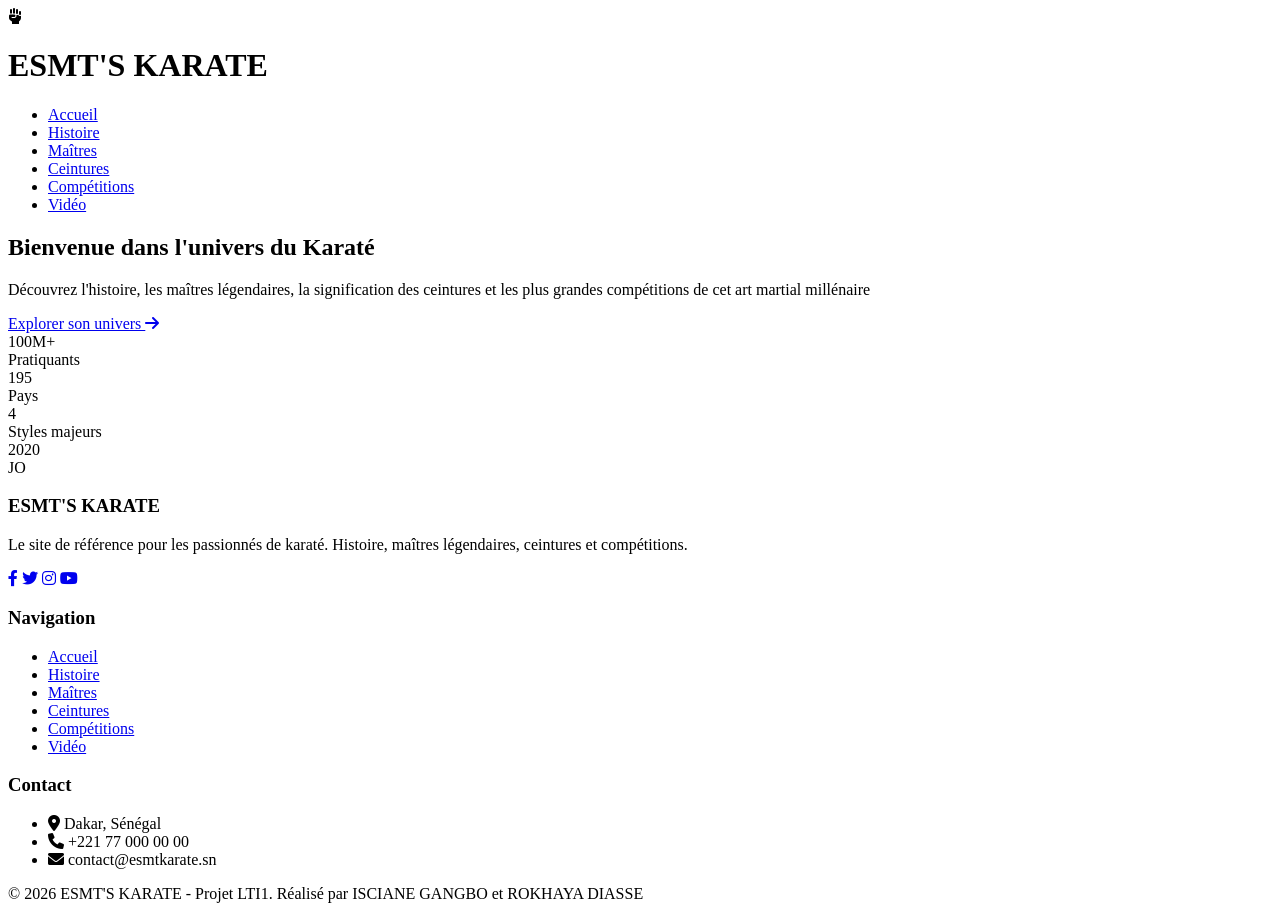
==== index.html @ 3502dfe8 "DIASSE_ROKHAYA_GANGBO_ISCIANE.github.io" ====
<!DOCTYPE html>
<html lang="fr">
<head>
    <meta charset="UTF-8">
    <meta name="viewport" content="width=device-width, initial-scale=1.0">
    <title>ESMT'S KARATE - Accueil</title>
    <link rel="stylesheet" href="index.css">
    <link rel="stylesheet" href="https://cdnjs.cloudflare.com/ajax/libs/font-awesome/6.0.0-beta3/css/all.min.css">
</head>
<body>
    <header>
        <div class="logo">
            <i class="fas fa-fist-raised"></i>
            <h1>ESMT'S <span>KARATE</span></h1>
        </div>
        <nav>
            <ul>
                <li><a href="index.html" class="active">Accueil</a></li>
                <li><a href="histoire.html">Histoire</a></li>
                <li><a href="maîtres.html">Maîtres</a></li>
                <li><a href="ceintures.html">Ceintures</a></li>
                <li><a href="competitions.html">Compétitions</a></li>
                <li><a href="video.html">Vidéo</a></li>
            </ul>
        </nav>
    </header>

    <section class="hero" id="accueil">
        <div class="hero-content">
            <h2>Bienvenue dans l'univers du <span>Karaté</span></h2>
            <p>Découvrez l'histoire, les maîtres légendaires, la signification des ceintures et les plus grandes compétitions de cet art martial millénaire</p>
            <a href="histoire.html" class="btn">Explorer son univers <i class="fas fa-arrow-right"></i></a>
        </div>
    </section>

    <section class="stats">
        <div class="stat-item">
            <div class="stat-number">100M+</div>
            <div class="stat-label">Pratiquants</div>
        </div>
        <div class="stat-item">
            <div class="stat-number">195</div>
            <div class="stat-label">Pays</div>
        </div>
        <div class="stat-item">
            <div class="stat-number">4</div>
            <div class="stat-label">Styles majeurs</div>
        </div>
        <div class="stat-item">
            <div class="stat-number">2020</div>
            <div class="stat-label">JO</div>
        </div>
    </section>

    <footer>
        <div class="footer-content">
            <div class="footer-section">
                <h3>ESMT'S KARATE</h3>
                <p>Le site de référence pour les passionnés de karaté. Histoire, maîtres légendaires, ceintures et compétitions.</p>
                <div class="social-links">
                    <a href="#"><i class="fab fa-facebook-f"></i></a>
                    <a href="#"><i class="fab fa-twitter"></i></a>
                    <a href="#"><i class="fab fa-instagram"></i></a>
                    <a href="#"><i class="fab fa-youtube"></i></a>
                </div>
            </div>
            <div class="footer-section">
                <h3>Navigation</h3>
                <ul>
                    <li><a href="index.html">Accueil</a></li>
                    <li><a href="histoire.html">Histoire</a></li>
                    <li><a href="maîtres.html">Maîtres</a></li>
                    <li><a href="ceintures.html">Ceintures</a></li>
                    <li><a href="competitions.html">Compétitions</a></li>
                    <li><a href="video.html">Vidéo</a></li>
                </ul>
            </div>
            <div class="footer-section">
                <h3>Contact</h3>
                <ul>
                    <li><i class="fas fa-map-marker-alt"></i> Dakar, Sénégal</li>
                    <li><i class="fas fa-phone"></i> +221 77 000 00 00</li>
                    <li><i class="fas fa-envelope"></i> contact@esmtkarate.sn</li>
                </ul>
            </div>
        </div>
        <div class="footer-bottom">
            <p>© 2026 ESMT'S KARATE - Projet LTI1. Réalisé par ISCIANE GANGBO et ROKHAYA DIASSE</p>
        </div>
    </footer>
</body>
</html>
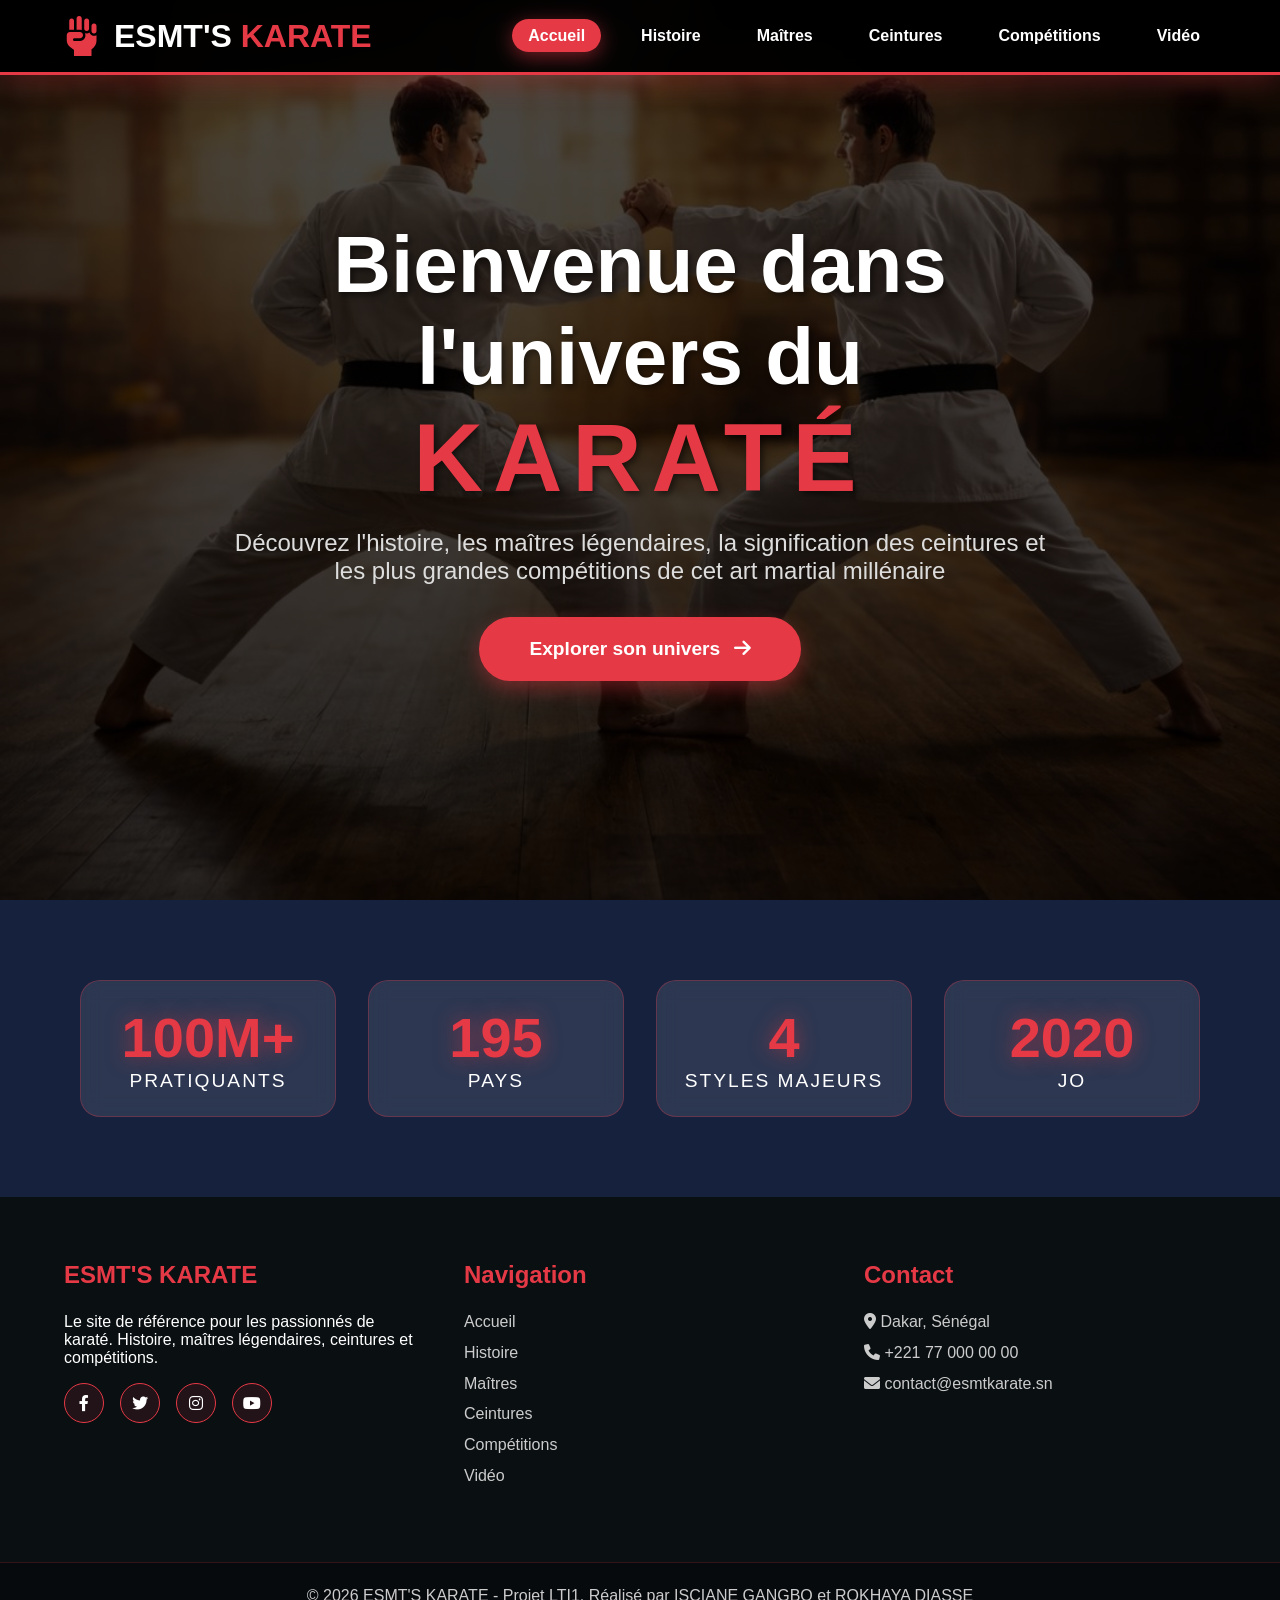
==== commit 9206eab4: "Add files via upload" ====
--- a/index.html
+++ b/index.html
@@ -1,92 +1,92 @@
-<!DOCTYPE html>
-<html lang="fr">
-<head>
-    <meta charset="UTF-8">
-    <meta name="viewport" content="width=device-width, initial-scale=1.0">
-    <title>ESMT'S KARATE - Accueil</title>
-    <link rel="stylesheet" href="index.css">
-    <link rel="stylesheet" href="https://cdnjs.cloudflare.com/ajax/libs/font-awesome/6.0.0-beta3/css/all.min.css">
-</head>
-<body>
-    <header>
-        <div class="logo">
-            <i class="fas fa-fist-raised"></i>
-            <h1>ESMT'S <span>KARATE</span></h1>
-        </div>
-        <nav>
-            <ul>
-                <li><a href="index.html" class="active">Accueil</a></li>
-                <li><a href="histoire.html">Histoire</a></li>
-                <li><a href="maîtres.html">Maîtres</a></li>
-                <li><a href="ceintures.html">Ceintures</a></li>
-                <li><a href="competitions.html">Compétitions</a></li>
-                <li><a href="video.html">Vidéo</a></li>
-            </ul>
-        </nav>
-    </header>
-
-    <section class="hero" id="accueil">
-        <div class="hero-content">
-            <h2>Bienvenue dans l'univers du <span>Karaté</span></h2>
-            <p>Découvrez l'histoire, les maîtres légendaires, la signification des ceintures et les plus grandes compétitions de cet art martial millénaire</p>
-            <a href="histoire.html" class="btn">Explorer son univers <i class="fas fa-arrow-right"></i></a>
-        </div>
-    </section>
-
-    <section class="stats">
-        <div class="stat-item">
-            <div class="stat-number">100M+</div>
-            <div class="stat-label">Pratiquants</div>
-        </div>
-        <div class="stat-item">
-            <div class="stat-number">195</div>
-            <div class="stat-label">Pays</div>
-        </div>
-        <div class="stat-item">
-            <div class="stat-number">4</div>
-            <div class="stat-label">Styles majeurs</div>
-        </div>
-        <div class="stat-item">
-            <div class="stat-number">2020</div>
-            <div class="stat-label">JO</div>
-        </div>
-    </section>
-
-    <footer>
-        <div class="footer-content">
-            <div class="footer-section">
-                <h3>ESMT'S KARATE</h3>
-                <p>Le site de référence pour les passionnés de karaté. Histoire, maîtres légendaires, ceintures et compétitions.</p>
-                <div class="social-links">
-                    <a href="#"><i class="fab fa-facebook-f"></i></a>
-                    <a href="#"><i class="fab fa-twitter"></i></a>
-                    <a href="#"><i class="fab fa-instagram"></i></a>
-                    <a href="#"><i class="fab fa-youtube"></i></a>
-                </div>
-            </div>
-            <div class="footer-section">
-                <h3>Navigation</h3>
-                <ul>
-                    <li><a href="index.html">Accueil</a></li>
-                    <li><a href="histoire.html">Histoire</a></li>
-                    <li><a href="maîtres.html">Maîtres</a></li>
-                    <li><a href="ceintures.html">Ceintures</a></li>
-                    <li><a href="competitions.html">Compétitions</a></li>
-                    <li><a href="video.html">Vidéo</a></li>
-                </ul>
-            </div>
-            <div class="footer-section">
-                <h3>Contact</h3>
-                <ul>
-                    <li><i class="fas fa-map-marker-alt"></i> Dakar, Sénégal</li>
-                    <li><i class="fas fa-phone"></i> +221 77 000 00 00</li>
-                    <li><i class="fas fa-envelope"></i> contact@esmtkarate.sn</li>
-                </ul>
-            </div>
-        </div>
-        <div class="footer-bottom">
-            <p>© 2026 ESMT'S KARATE - Projet LTI1. Réalisé par ISCIANE GANGBO et ROKHAYA DIASSE</p>
-        </div>
-    </footer>
-</body>
-</html>
+<!DOCTYPE html>
+<html lang="fr">
+<head>
+    <meta charset="UTF-8">
+    <meta name="viewport" content="width=device-width, initial-scale=1.0">
+    <title>ESMT'S KARATE - Accueil</title>
+    <link rel="stylesheet" href="index.css">
+    <link rel="stylesheet" href="https://cdnjs.cloudflare.com/ajax/libs/font-awesome/6.0.0-beta3/css/all.min.css">
+</head>
+<body>
+    <header>
+        <div class="logo">
+            <i class="fas fa-fist-raised"></i>
+            <h1>ESMT'S <span>KARATE</span></h1>
+        </div>
+        <nav>
+            <ul>
+                <li><a href="index.html" class="active">Accueil</a></li>
+                <li><a href="histoire.html">Histoire</a></li>
+                <li><a href="maîtres.html">Maîtres</a></li>
+                <li><a href="ceintures.html">Ceintures</a></li>
+                <li><a href="competitions.html">Compétitions</a></li>
+                <li><a href="video.html">Vidéo</a></li>
+            </ul>
+        </nav>
+    </header>
+
+    <section class="hero" id="accueil">
+        <div class="hero-content">
+            <h2>Bienvenue dans l'univers du <span>Karaté</span></h2>
+            <p>Découvrez l'histoire, les maîtres légendaires, la signification des ceintures et les plus grandes compétitions de cet art martial millénaire</p>
+            <a href="histoire.html" class="btn">Explorer son univers <i class="fas fa-arrow-right"></i></a>
+        </div>
+    </section>
+
+    <section class="stats">
+        <div class="stat-item">
+            <div class="stat-number">100M+</div>
+            <div class="stat-label">Pratiquants</div>
+        </div>
+        <div class="stat-item">
+            <div class="stat-number">195</div>
+            <div class="stat-label">Pays</div>
+        </div>
+        <div class="stat-item">
+            <div class="stat-number">4</div>
+            <div class="stat-label">Styles majeurs</div>
+        </div>
+        <div class="stat-item">
+            <div class="stat-number">2020</div>
+            <div class="stat-label">JO</div>
+        </div>
+    </section>
+
+    <footer>
+        <div class="footer-content">
+            <div class="footer-section">
+                <h3>ESMT'S KARATE</h3>
+                <p>Le site de référence pour les passionnés de karaté. Histoire, maîtres légendaires, ceintures et compétitions.</p>
+                <div class="social-links">
+                    <a href="#"><i class="fab fa-facebook-f"></i></a>
+                    <a href="#"><i class="fab fa-twitter"></i></a>
+                    <a href="#"><i class="fab fa-instagram"></i></a>
+                    <a href="#"><i class="fab fa-youtube"></i></a>
+                </div>
+            </div>
+            <div class="footer-section">
+                <h3>Navigation</h3>
+                <ul>
+                    <li><a href="index.html">Accueil</a></li>
+                    <li><a href="histoire.html">Histoire</a></li>
+                    <li><a href="maîtres.html">Maîtres</a></li>
+                    <li><a href="ceintures.html">Ceintures</a></li>
+                    <li><a href="competitions.html">Compétitions</a></li>
+                    <li><a href="video.html">Vidéo</a></li>
+                </ul>
+            </div>
+            <div class="footer-section">
+                <h3>Contact</h3>
+                <ul>
+                    <li><i class="fas fa-map-marker-alt"></i> Dakar, Sénégal</li>
+                    <li><i class="fas fa-phone"></i> +221 77 000 00 00</li>
+                    <li><i class="fas fa-envelope"></i> contact@esmtkarate.sn</li>
+                </ul>
+            </div>
+        </div>
+        <div class="footer-bottom">
+            <p>© 2026 ESMT'S KARATE - Projet LTI1. Réalisé par ISCIANE GANGBO et ROKHAYA DIASSE</p>
+        </div>
+    </footer>
+</body>
+</html>
--- a/index.css
+++ b/index.css
@@ -0,0 +1,292 @@
+* {
+    margin: 0;
+    padding: 0;
+    box-sizing: border-box;
+    scroll-behavior: smooth;
+}
+
+body {
+    font-family: 'Poppins', 'Segoe UI', sans-serif;
+    background: #1a1a2e;
+    color: white;
+    overflow-x: hidden;
+}
+
+header {
+    background: rgba(0, 0, 0, 0.95);
+    backdrop-filter: blur(10px);
+    color: white;
+    padding: 1rem 5%;
+    display: flex;
+    justify-content: space-between;
+    align-items: center;
+    position: fixed;
+    width: 100%;
+    top: 0;
+    z-index: 1000;
+    border-bottom: 3px solid #e63946;
+    box-shadow: 0 5px 30px rgba(230, 57, 70, 0.3);
+}
+
+.logo {
+    display: flex;
+    align-items: center;
+    gap: 15px;
+}
+
+.logo i {
+    font-size: 2.5rem;
+    color: #e63946;
+}
+
+.logo h1 {
+    font-size: 2rem;
+    font-weight: 700;
+    color: white;
+}
+
+.logo span {
+    color: #e63946;
+}
+
+nav ul {
+    display: flex;
+    list-style: none;
+    gap: 1.5rem;
+    flex-wrap: wrap;
+}
+
+nav a {
+    color: white;
+    text-decoration: none;
+    font-weight: 600;
+    font-size: 1rem;
+    padding: 0.5rem 1rem;
+    border-radius: 25px;
+    transition: all 0.3s ease;
+}
+
+nav a:hover, nav a.active {
+    background: #e63946;
+    color: #fff;
+    transform: translateY(-3px);
+    box-shadow: 0 5px 20px rgba(230, 57, 70, 0.5);
+}
+
+.hero {
+    height: 100vh;
+    background: linear-gradient(rgba(0,0,0,0.7), rgba(0,0,0,0.8)), 
+                url('photo\ dingue.jpeg');
+    background-size: cover;
+    background-position: center;
+    background-attachment: fixed;
+    display: flex;
+    align-items: center;
+    justify-content: center;
+    text-align: center;
+    color: white;
+}
+
+.hero-content {
+    max-width: 900px;
+    padding: 2rem;
+}
+
+.hero h2 {
+    font-size: 5rem;
+    margin-bottom: 1rem;
+    text-shadow: 3px 3px 6px rgba(0,0,0,0.5);
+}
+
+.hero h2 span {
+    color: #e63946;
+    display: block;
+    font-size: 6rem;
+    text-transform: uppercase;
+    letter-spacing: 10px;
+}
+
+.hero p {
+    font-size: 1.5rem;
+    margin-bottom: 2rem;
+    color: #ddd;
+}
+
+.btn {
+    display: inline-block;
+    background: #e63946;
+    color: #fff;
+    padding: 1.2rem 3rem;
+    text-decoration: none;
+    border-radius: 50px;
+    font-weight: 700;
+    font-size: 1.2rem;
+    transition: all 0.3s ease;
+    border: 2px solid #e63946;
+    box-shadow: 0 8px 20px rgba(230, 57, 70, 0.4);
+}
+
+.btn:hover {
+    background: transparent;
+    color: #e63946;
+    transform: translateY(-3px) scale(1.05);
+    box-shadow: 0 15px 30px rgba(230, 57, 70, 0.3);
+}
+
+.btn i {
+    margin-left: 8px;
+}
+
+.stats {
+    display: flex;
+    justify-content: space-around;
+    padding: 4rem 5%;
+    background: #16213e;
+    color: white;
+    text-align: center;
+    flex-wrap: wrap;
+}
+
+.stat-item {
+    flex: 1;
+    min-width: 150px;
+    margin: 1rem;
+    padding: 1.5rem;
+    background: rgba(255,255,255,0.1);
+    backdrop-filter: blur(10px);
+    border-radius: 20px;
+    border: 1px solid rgba(230, 57, 70, 0.3);
+    transition: all 0.3s;
+}
+
+.stat-item:hover {
+    transform: scale(1.1);
+    border-color: #e63946;
+    box-shadow: 0 0 30px rgba(230, 57, 70, 0.3);
+}
+
+.stat-number {
+    font-size: 3.5rem;
+    font-weight: 800;
+    color: #e63946;
+    text-shadow: 0 0 20px rgba(230, 57, 70, 0.5);
+}
+
+.stat-label {
+    font-size: 1.2rem;
+    text-transform: uppercase;
+    letter-spacing: 2px;
+}
+
+footer {
+    background: #0a0f12;
+    color: white;
+}
+
+.footer-content {
+    display: grid;
+    grid-template-columns: repeat(auto-fit, minmax(250px, 1fr));
+    gap: 3rem;
+    padding: 4rem 5%;
+    max-width: 1300px;
+    margin: 0 auto;
+}
+
+.footer-section h3 {
+    color: #e63946;
+    margin-bottom: 1.5rem;
+    font-size: 1.5rem;
+}
+
+.footer-section ul {
+    list-style: none;
+}
+
+.footer-section ul li {
+    margin-bottom: 0.8rem;
+    color: #ccc;
+}
+
+.footer-section a {
+    color: #ccc;
+    text-decoration: none;
+    transition: all 0.3s ease;
+}
+
+.footer-section a:hover {
+    color: #e63946;
+    padding-left: 5px;
+}
+
+.social-links {
+    display: flex;
+    gap: 1rem;
+    margin-top: 1rem;
+}
+
+.social-links a {
+    display: inline-block;
+    width: 40px;
+    height: 40px;
+    background: rgba(230, 57, 70, 0.1);
+    border-radius: 50%;
+    text-align: center;
+    line-height: 40px;
+    transition: all 0.3s ease;
+    color: white;
+    border: 1px solid #e63946;
+}
+
+.social-links a:hover {
+    background: #e63946;
+    color: #fff;
+    transform: translateY(-3px);
+}
+
+.footer-bottom {
+    text-align: center;
+    padding: 1.5rem;
+    border-top: 1px solid rgba(230, 57, 70, 0.2);
+    background: rgba(0,0,0,0.3);
+    color: #ccc;
+}
+
+::-webkit-scrollbar {
+    width: 10px;
+}
+
+::-webkit-scrollbar-track {
+    background: #1a1a2e;
+}
+
+::-webkit-scrollbar-thumb {
+    background: #e63946;
+    border-radius: 5px;
+}
+
+::-webkit-scrollbar-thumb:hover {
+    background: #ff6b7c;
+}
+
+@media (max-width: 768px) {
+    header {
+        flex-direction: column;
+        padding: 1rem;
+    }
+
+    nav ul {
+        flex-direction: column;
+        text-align: center;
+        gap: 0.5rem;
+        margin-top: 1rem;
+    }
+
+    .hero h2 {
+        font-size: 2.5rem;
+    }
+
+    .hero h2 span {
+        font-size: 3rem;
+        letter-spacing: 5px;
+    }
+}
